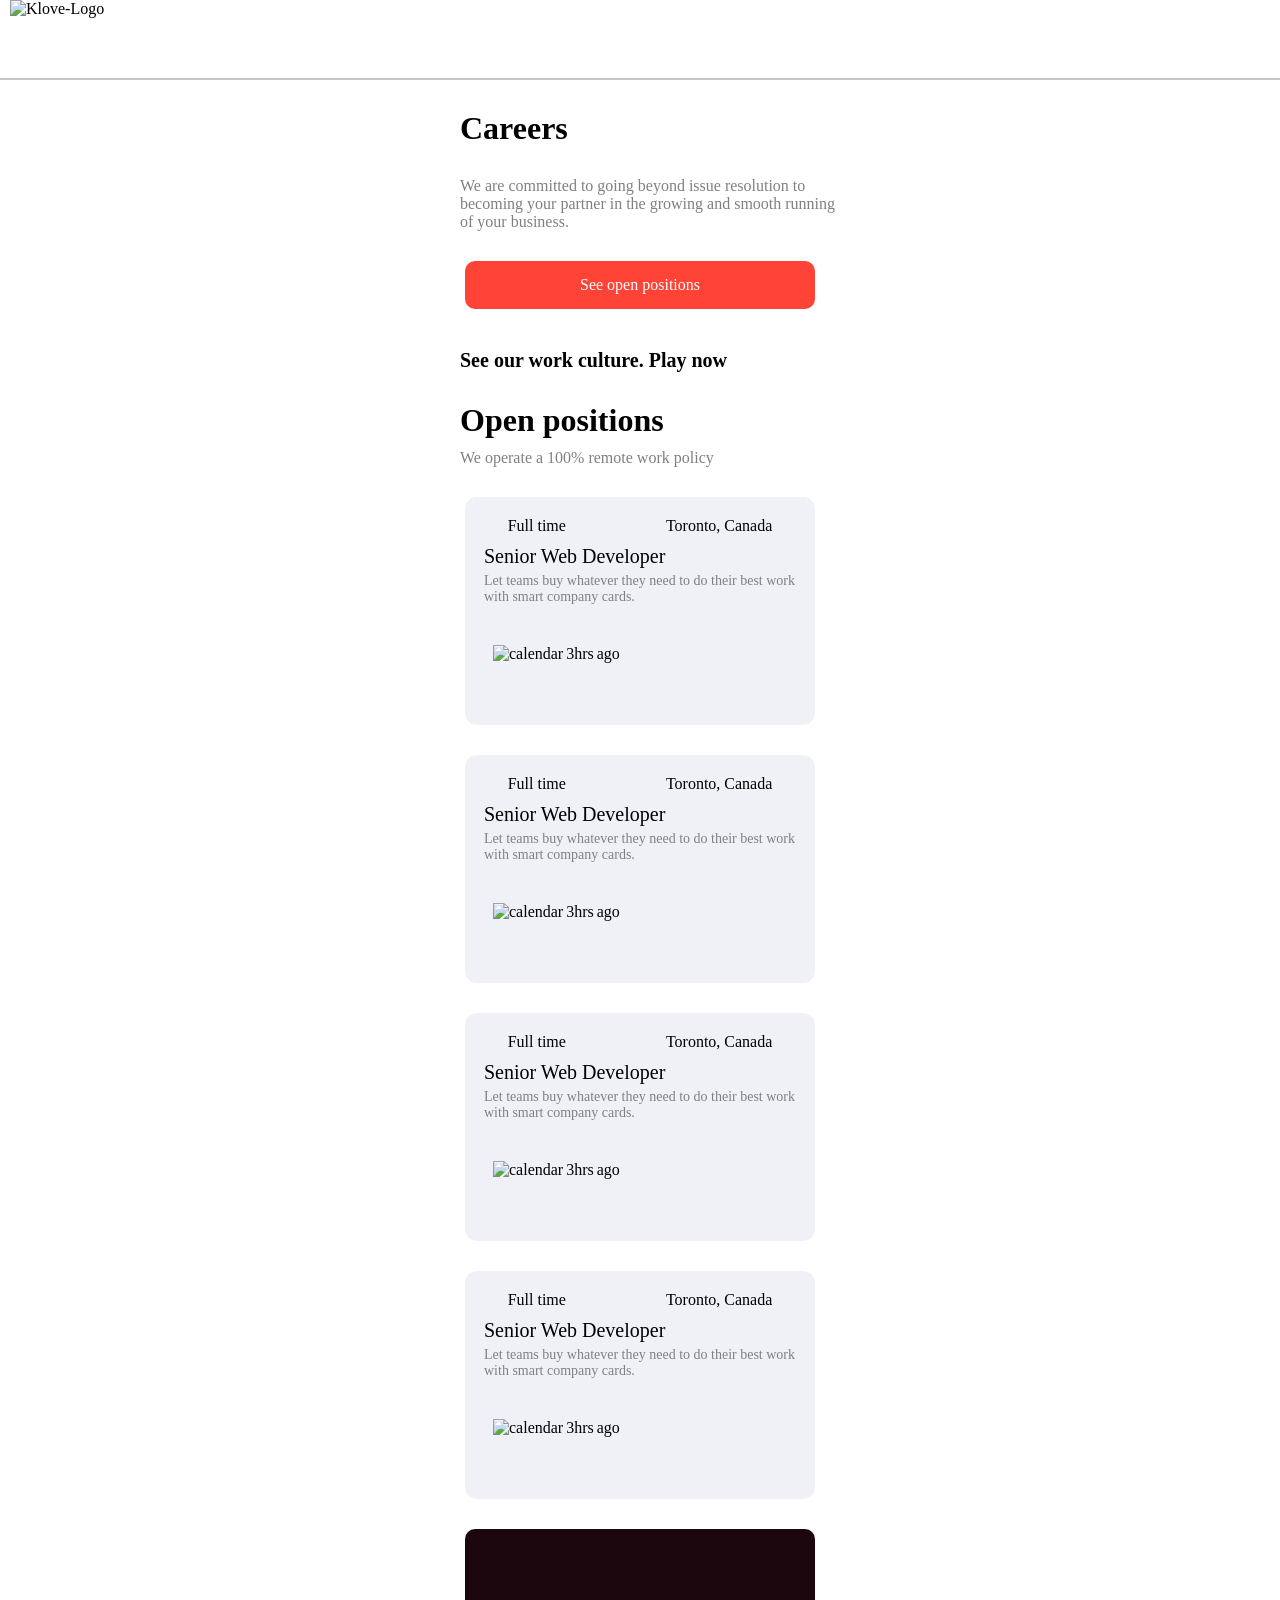
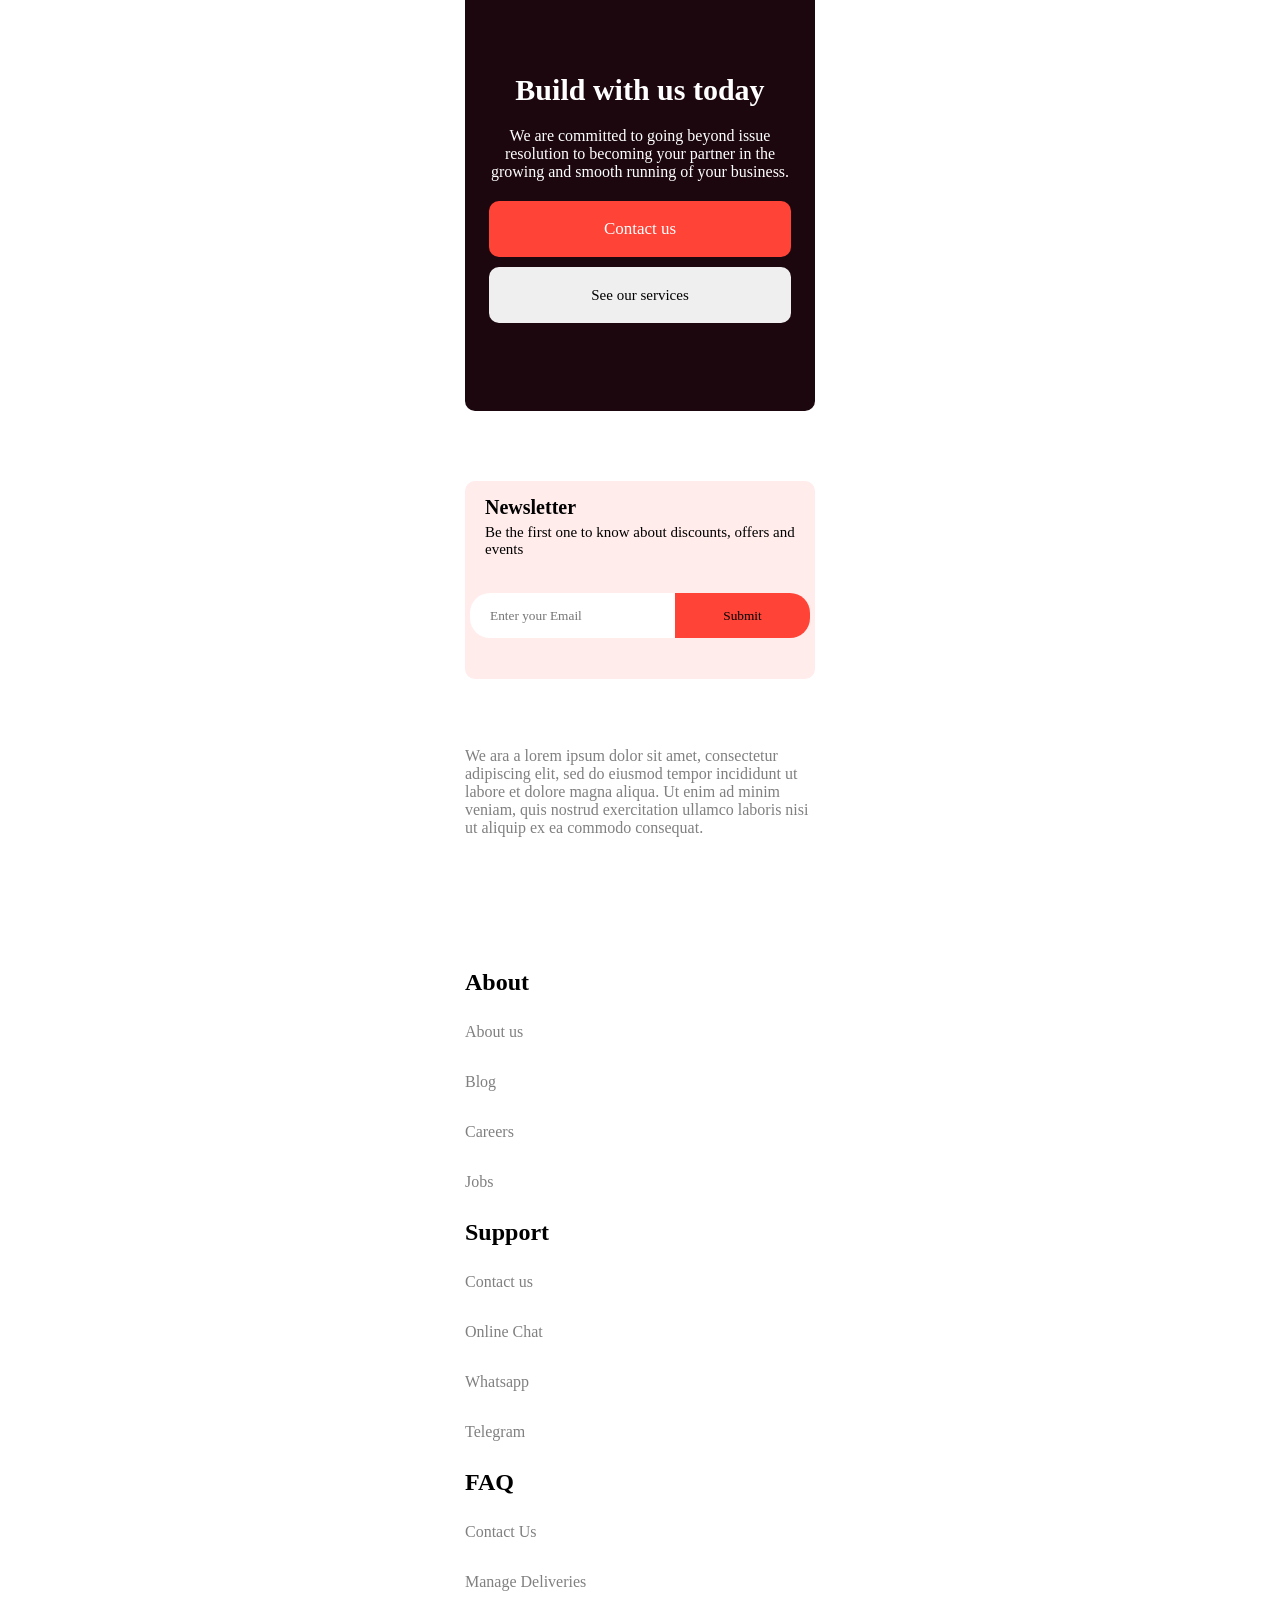
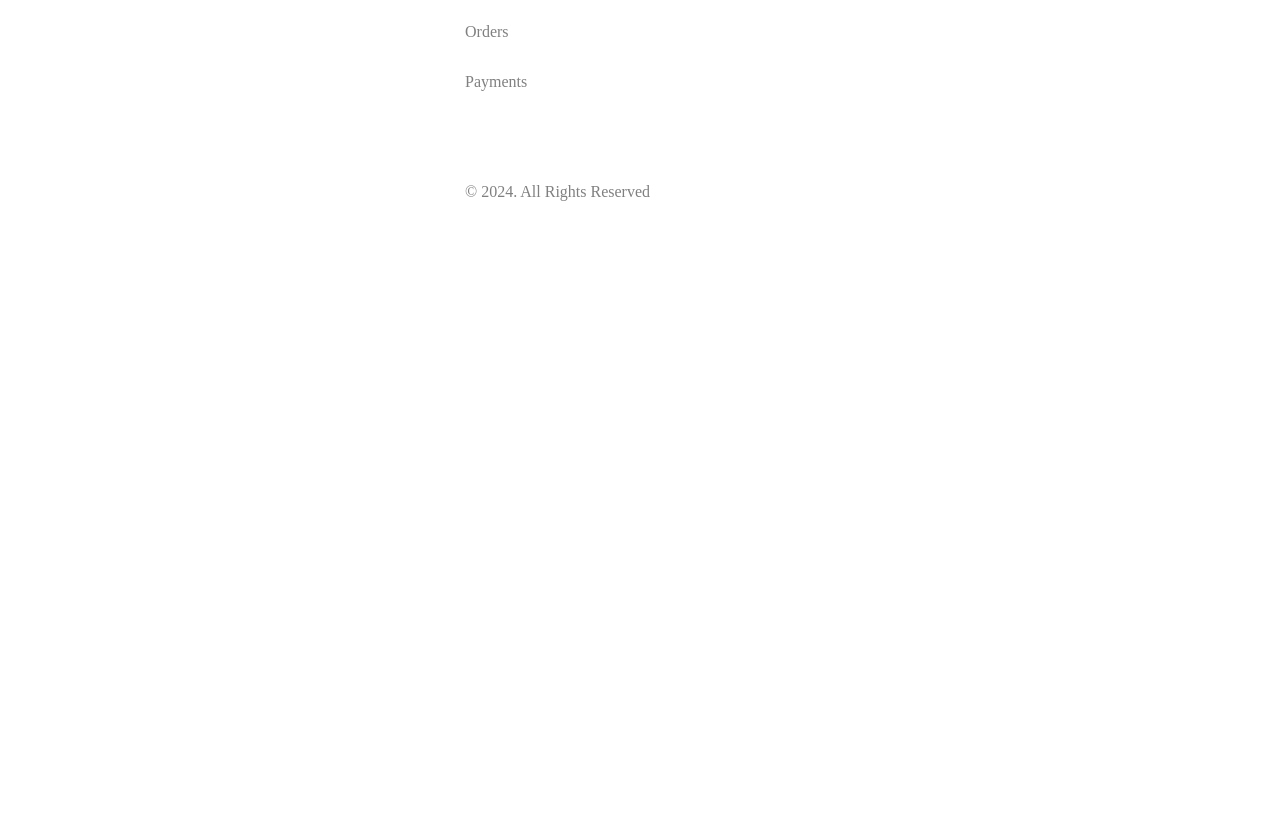
==== Careers/index.html @ 7d205923 "done with mobile screen" ====
<!doctype html>
<html lang="en">
  <head>
    <meta charset="UTF-8" />
    <meta name="viewport" content="width=device-width, initial-scale=1.0" />
    <link rel="stylesheet" href="index.css" />
    <title>Careers</title>
  </head>
  <body>
    <nav>
      <!-- <div class="images"> -->
      <img src="/Klova/images/Klova-logo.png" alt="Klove-Logo" />
      <!-- </div> -->

      <div></div>
    </nav>

    <div class="hero">
      <div class="careers"><h1>Careers</h1></div>

      <div class="p-sec">
        <p>
          We are committed to going beyond issue resolution to becoming your
          partner in the growing and smooth running of your business.
        </p>
      </div>

      <div class="position-div">
        <p>See open positions</p>
      </div>

      <div class="lady-image">
        <img src="/Klova/images/Hero-lady-picture.png" alt="" />
      </div>

      <div class="our-work">
        <p>See our work culture. Play now</p>
      </div>
    </div>

    <div class="hero2">
      <div class="open"><h1>Open positions</h1></div>
      <div class="operate"><p>We operate a 100% remote work policy</p></div>

      <div class="senior-dev">
        <div class="toronto">
          <div class="full-time">
            <p>Full time</p>
            <p>Toronto, Canada</p>
          </div>

          <div class="web"><p>Senior Web Developer</p></div>

          <div class="card">
            <p>
              Let teams buy whatever they need to do their best work with smart
              company cards.
            </p>
          </div>

          <div class="time">
            <div class="calendar">
              <img src="/Klova/images/calendar.png" alt="calendar" />
              <p>3hrs</p>
              <p>ago</p>
            </div>

            <div class="link">
              <img src="/Klova/images/link-img.png" alt="" />
            </div>
          </div>
        </div>
      </div>

      <div class="senior-dev">
        <div class="toronto">
          <div class="full-time">
            <p>Full time</p>
            <p>Toronto, Canada</p>
          </div>

          <div class="web"><p>Senior Web Developer</p></div>

          <div class="card">
            <p>
              Let teams buy whatever they need to do their best work with smart
              company cards.
            </p>
          </div>

          <div class="time">
            <div class="calendar">
              <img src="/Klova/images/calendar.png" alt="calendar" />
              <p>3hrs</p>
              <p>ago</p>
            </div>

            <div class="link">
              <img src="/Klova/images/link-img.png" alt="" />
            </div>
          </div>
        </div>
      </div>

      <div class="senior-dev">
        <div class="toronto">
          <div class="full-time">
            <p>Full time</p>
            <p>Toronto, Canada</p>
          </div>

          <div class="web"><p>Senior Web Developer</p></div>

          <div class="card">
            <p>
              Let teams buy whatever they need to do their best work with smart
              company cards.
            </p>
          </div>

          <div class="time">
            <div class="calendar">
              <img src="/Klova/images/calendar.png" alt="calendar" />
              <p>3hrs</p>
              <p>ago</p>
            </div>

            <div class="link">
              <img src="/Klova/images/link-img.png" alt="" />
            </div>
          </div>
        </div>
      </div>

      <div class="senior-dev">
        <div class="toronto">
          <div class="full-time">
            <p>Full time</p>
            <p>Toronto, Canada</p>
          </div>

          <div class="web"><p>Senior Web Developer</p></div>

          <div class="card">
            <p>
              Let teams buy whatever they need to do their best work with smart
              company cards.
            </p>
          </div>

          <div class="time">
            <div class="calendar">
              <img src="/Klova/images/calendar.png" alt="calendar" />
              <p>3hrs</p>
              <p>ago</p>
            </div>

            <div class="link">
              <a href=""><img src= "/Klova/images/link-img.png" alt="" />
            </div></a>
          </div>
        </div>
      </div>
    </div>


    <div class="hero3">
        <div class="build">
            <div class="klova-logo">
                <img src="/Klova/images/Logo-Klave.png" alt="">
            </div>

            <div class="today">
                <h1>Build with us today</h1>
            </div>

            <div class="commit1">
                <p>We are committed to going beyond issue resolution to becoming your partner in the growing and smooth running of your business.</p>
            </div>

           
            <button class="contact-us"><p>Contact us</p></button>
          

          
            <button class="services"><p>See our services</p></button>
            
            
        </div>
    </div>

    <div class="newsletter">
        <h1>Newsletter</h1>
        <p>Be the first one to know  about discounts, offers and events</p>

        <div class="action">
            <input type="text" placeholder="Enter your Email">
            <a href=""><button class="submit" type="submit">Submit</button></a>
        </div>
    </div>

    <div class="klova">
        <img src="/Klova/images/klova-logo2.png" alt="">

        <p>We ara a lorem ipsum dolor sit amet, consectetur adipiscing elit, sed do eiusmod tempor incididunt ut labore et dolore magna aliqua. Ut enim ad minim veniam, quis nostrud exercitation ullamco laboris nisi ut aliquip ex ea commodo consequat.</p>
    </div>

    <div class="about">
        <h2>About</h2>
        <p>About us</p>
        <p>Blog</p>
        <p>Careers</p>
        <p>Jobs</p>

        <h2>Support</h2>
        <p>Contact us</p>
        <p>Online Chat</p>
        <p>Whatsapp</p>
        <p>Telegram</p>

        <h2>FAQ</h2>
        <p>Contact Us</p>
        <p>Manage Deliveries</p>
        <p>Orders</p>
        <p>Payments</p>
    </div>

    <div class="icons">
        <img src="/Klova/images/icon.png" alt="">
        <p>© 2024. All Rights Reserved</p>
    </div>
  </body>
</html>
---- Careers/index.css ----
*{
    padding: 0;
    margin: 0;
    box-sizing: border-box;
    font-family: 'Poppins', 'sans-serif';
}

/* body{
    padding: 20px;
} */

nav{
    width: 100%;
    height: 80px;
    margin: auto;
    display: flex;
    border-bottom: 2px solid rgb(202, 198, 198);
    border-bottom-style: 2px  solid;
}

nav img{
    margin-left: 10px;
}

.hero{
    max-width: 400px;
    margin: auto;
}

.hero .careers{
    margin-top: 30px;
    margin-left: 20px;
}

.hero .p-sec{
    margin-top: 30px;
    margin-left: 20px;
    color: grey;
}

.position-div{
    width: 350px;
    height: 48px;
    background-color: #FF4337;
    border: none;
    margin: auto;
    display: flex;
    justify-content: center;
    align-items: center;
    color: white;
    border-radius: 10px;
    margin-top: 30px;
}

.hero img{
    display: block;
    margin: 0 auto;
    margin-top: 30px;
}

.hero .our-work{
    margin-top: 10px;
    margin-left: 20px;
    font-size: 20px;
    font-weight: 600;
}

.hero2{
    max-width: 400px;
    margin: auto;
}

.hero2 .open{
    margin-top: 30px;
    margin-left: 20px;
}

.hero2 .operate{
    margin-top: 10px;
    margin-left: 20px;
    color: grey;
}

.senior-dev{
    max-width: 400px;
    margin: auto;   
}

.toronto{
    width: 350px;
    height: 228px;
    background-color: #EFF1F7;
    margin: 0 auto;
    border-radius: 12px;
    margin-top: 30px;
}

.full-time{
    display: flex;
    gap: 100px;
    justify-content: center;
    padding-top: 20px;
}

.web{
    font-size: 20px;
    font-weight: 500;
    padding-top: 10px;
    padding-left: 19px;
}

.card{
   padding-left: 19px; 
   padding-top: 5px;
   font-size: 14px;
   color: grey;
}

.time{
    width: 294px;
    margin: auto;
    display: flex;
    justify-content: space-between;
    align-items: center;
    margin: auto;
    padding-top: 40px;
}

.calendar{
    display: flex;
    justify-content: center;
    align-items: center;
    gap: 3px;
}

.hero3{
    max-width: 400px;
    margin: auto;
}

.build{
    width: 350px;
    height: 482px;
    background-color: #1C070F;
    margin: 0 auto;
    margin-top: 30px;
    border-radius: 10px;
    color: white;
}

.build .klova-logo{
    width: 74px;
    height: 74px;
    margin: 0 auto;
    padding-top: 20px;
}

.today{
    width: 302px;
    font-size: 15px;
    margin: 0 auto;
    text-align: center;
    margin-top: 70px;
}

.commit1{
    width: 302px;
    margin: 0 auto;
    text-align: center;
    margin-top: 20px;
}

.contact-us{
    width: 302px;
    height: 56px;
    background-color: #FF4337;
    border: none;
    border-radius: 10px;
    display: block;
    margin: 0 auto;
    margin-top: 20px;
    color: white;
    font-size: 17px;
    cursor: pointer;
}

.services{
    width: 302px;
    height: 56px;
    border: none;
    border-radius: 10px;
    display: block;
    margin: 0 auto;
    margin-top: 10px;
    font-size: 15px;
    cursor: pointer;
}

.newsletter{
    width: 350px;
    height: 198px;
    background-color: #FFECEB;
    margin: 0 auto;
    margin-top: 70px;
    border-radius: 10px;
}

.newsletter h1{
    padding-top: 15px;
    margin-left: 20px;
    font-size: 20px;
}

.newsletter p{
    padding-top: 5px;
    margin-left: 20px;
    font-size: 15px;
}

.klova{
    width: 350px;
    height: 198px;
    color: grey;
    margin: 0 auto;
    margin-top: 40px;
    border-radius: 10px;
}

.klova p{
    padding-top: 10px;
}

.about{
    width: 350px;
    height: 198px;
    margin: 0 auto;
    margin-top: 40px;
    border-radius: 10px;
    line-height: 50px;
}

.about p{
    color: grey;
}

.icons{
    width: 350px;
    height: 198px;
    margin: 0 auto;
    margin-top: 580px;
    margin-bottom: 500px;
}


.icons p{
    margin-top: 30px;
    color: grey;
}

input{
    width: 25vh;
    height: 5vh;
    border: none;
    outline: none;
    border-top-left-radius: 20px;
    border-bottom-left-radius: 20px;
    /* max-width: 50vh;
    max-height: 10vh; */
}



.submit{
    width: 15vh;
    height: 5vh;
    border: none;
    background-color: #FF4337;
    border-bottom-right-radius: 20px;
    border-top-right-radius: 20px;
    /* position: absolute;
    color: white; */
   
}

.action{
    margin-top: 30px;
    padding: 5px;
    display: flex;
}

input:focus{
    padding: 5px;
}

input::placeholder{
    padding: 20px;
}

.a-container{
    display: flex;
    gap: 20px;
}

.a-container a{
    text-decoration: none;
    color: aqua;
}
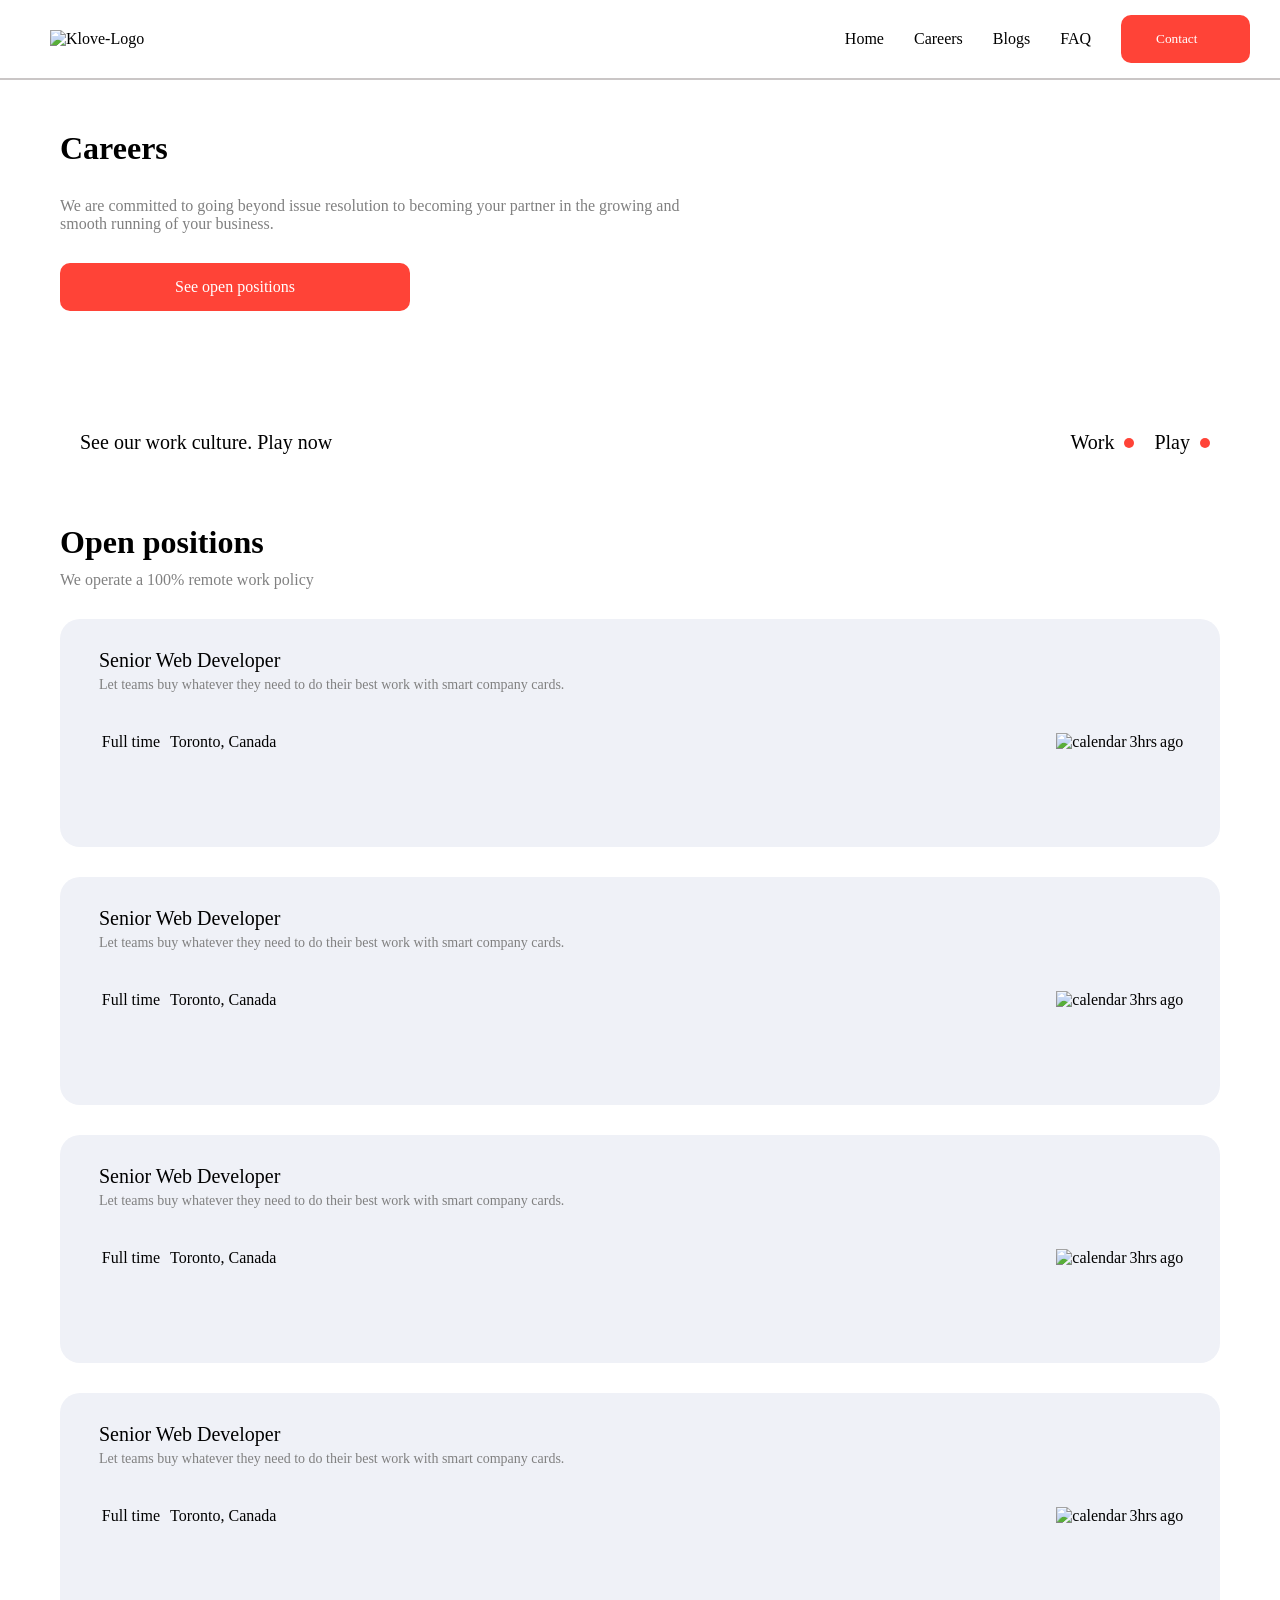
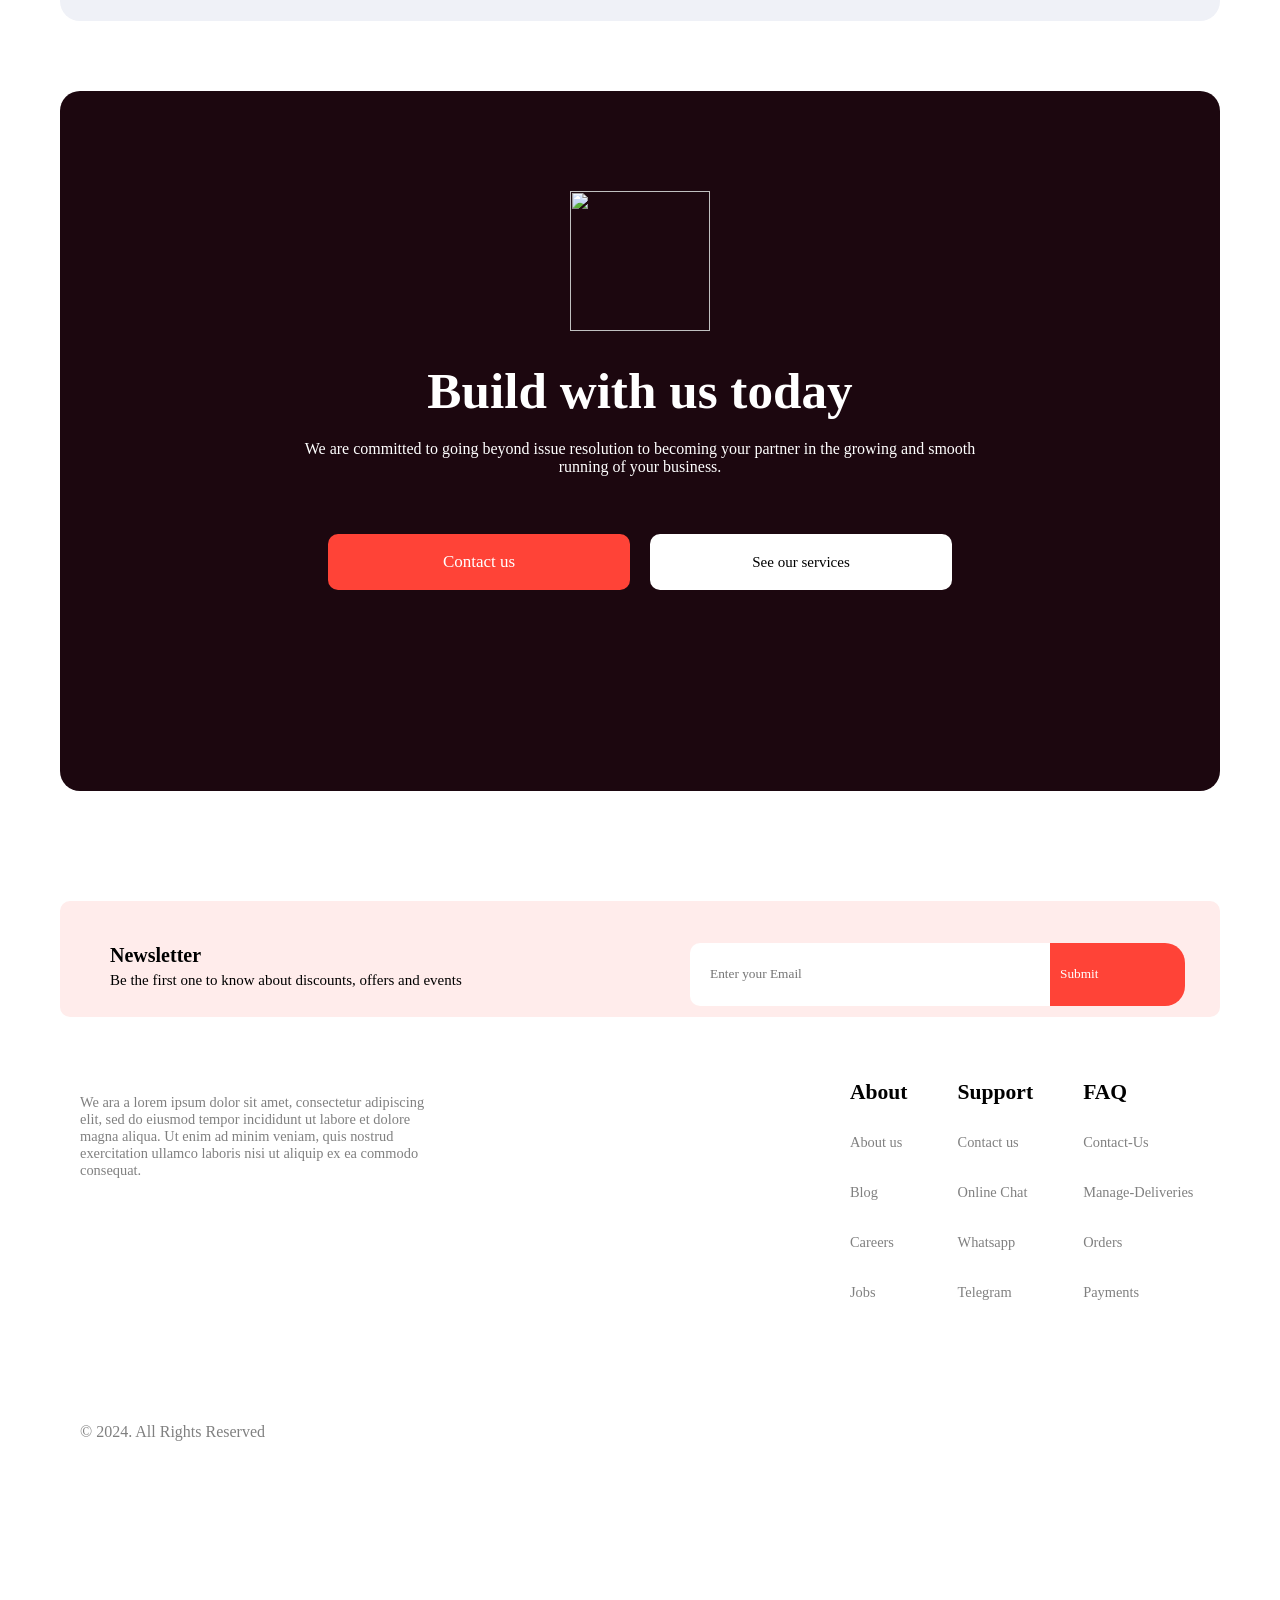
==== commit 49b0c5a3: "Finished Working" ====
--- a/Careers/index.html
+++ b/Careers/index.html
@@ -12,8 +12,18 @@
       <img src="/Klova/images/Klova-logo.png" alt="Klove-Logo" />
       <!-- </div> -->
 
-      <div></div>
+      <div class="blog">
+        <ul>
+          <li>Home</li>
+          <li>Careers</li>
+          <li>Blogs</li>
+          <li>FAQ</li>
+          <button><img src="/Klova/images/flash.png" alt=""><p>Contact</p></button>
+        </ul>
+        
+      </div>
     </nav>
+    
 
     <div class="hero">
       <div class="careers"><h1>Careers</h1></div>
@@ -35,6 +45,10 @@
 
       <div class="our-work">
         <p>See our work culture. Play now</p>
+        <div class="play">
+          <p>Work <div class="dot"></div></p>
+          <p>Play <div class="dot"></div></p>
+        </div>
       </div>
     </div>
 
@@ -42,6 +56,44 @@
       <div class="open"><h1>Open positions</h1></div>
       <div class="operate"><p>We operate a 100% remote work policy</p></div>
 
+      <div class="senior-dev"> 
+        <div class="toronto">
+          <div class="full-time">
+            <p>Full time</p>
+            <p>Toronto, Canada</p>
+          </div>
+
+          <div class="web"><p>Senior Web Developer</p></div>
+
+          <div class="card">
+            <p>
+              Let teams buy whatever they need to do their best work with smart
+              company cards.
+            </p>
+          </div>
+
+          <div class="time">
+
+            <div class="flag">
+              <img src="/Klova/images/box.png" alt="">
+              <p>Full time</p>
+              <img src="/Klova/images/map.png" alt="">
+              <p>Toronto, Canada</p>
+            </div>
+
+            <div class="calendar">
+              <img src="/Klova/images/calendar.png" alt="calendar" />
+              <p>3hrs</p>
+              <p>ago</p>
+            </div>
+
+            <div class="link">
+              <img src="/Klova/images/link-img.png" alt="" />
+            </div>
+          </div>
+        </div>
+      </div>
+
       <div class="senior-dev">
         <div class="toronto">
           <div class="full-time">
@@ -59,6 +111,13 @@
           </div>
 
           <div class="time">
+
+            <div class="flag">
+              <img src="/Klova/images/box.png" alt="">
+              <p>Full time</p>
+              <img src="/Klova/images/map.png" alt="">
+              <p>Toronto, Canada</p>
+            </div>
             <div class="calendar">
               <img src="/Klova/images/calendar.png" alt="calendar" />
               <p>3hrs</p>
@@ -89,6 +148,13 @@
           </div>
 
           <div class="time">
+
+            <div class="flag">
+              <img src="/Klova/images/box.png" alt="">
+              <p>Full time</p>
+              <img src="/Klova/images/map.png" alt="">
+              <p>Toronto, Canada</p>
+            </div>
             <div class="calendar">
               <img src="/Klova/images/calendar.png" alt="calendar" />
               <p>3hrs</p>
@@ -119,36 +185,13 @@
           </div>
 
           <div class="time">
-            <div class="calendar">
-              <img src="/Klova/images/calendar.png" alt="calendar" />
-              <p>3hrs</p>
-              <p>ago</p>
-            </div>
-
-            <div class="link">
-              <img src="/Klova/images/link-img.png" alt="" />
-            </div>
-          </div>
-        </div>
-      </div>
-
-      <div class="senior-dev">
-        <div class="toronto">
-          <div class="full-time">
-            <p>Full time</p>
-            <p>Toronto, Canada</p>
-          </div>
-
-          <div class="web"><p>Senior Web Developer</p></div>
-
-          <div class="card">
-            <p>
-              Let teams buy whatever they need to do their best work with smart
-              company cards.
-            </p>
-          </div>
-
-          <div class="time">
+
+            <div class="flag">
+              <img src="/Klova/images/box.png" alt="">
+              <p>Full time</p>
+              <img src="/Klova/images/map.png" alt="">
+              <p>Toronto, Canada</p>
+            </div>
             <div class="calendar">
               <img src="/Klova/images/calendar.png" alt="calendar" />
               <p>3hrs</p>
@@ -178,52 +221,75 @@
                 <p>We are committed to going beyond issue resolution to becoming your partner in the growing and smooth running of your business.</p>
             </div>
 
-           
+           <div class="our-service">
             <button class="contact-us"><p>Contact us</p></button>
-          
-
-          
             <button class="services"><p>See our services</p></button>
+           </div>
             
             
-        </div>
-    </div>
-
-    <div class="newsletter">
-        <h1>Newsletter</h1>
-        <p>Be the first one to know  about discounts, offers and events</p>
-
+            
+        </div>
+    </div>
+
+    <div class="hero-4">
+      <div class="newsletter">
+        <div class="discount">
+          <h1>Newsletter</h1>
+          <p>Be the first one to know  about discounts, offers and events</p>
+        </div>
+        
         <div class="action">
             <input type="text" placeholder="Enter your Email">
             <a href=""><button class="submit" type="submit">Submit</button></a>
         </div>
-    </div>
-
-    <div class="klova">
+    
+    </div>
+
+
+
+    <div class="logoss">
+
+       <div class="klova">
         <img src="/Klova/images/klova-logo2.png" alt="">
 
         <p>We ara a lorem ipsum dolor sit amet, consectetur adipiscing elit, sed do eiusmod tempor incididunt ut labore et dolore magna aliqua. Ut enim ad minim veniam, quis nostrud exercitation ullamco laboris nisi ut aliquip ex ea commodo consequat.</p>
-    </div>
-
-    <div class="about">
-        <h2>About</h2>
-        <p>About us</p>
-        <p>Blog</p>
-        <p>Careers</p>
-        <p>Jobs</p>
-
-        <h2>Support</h2>
-        <p>Contact us</p>
-        <p>Online Chat</p>
-        <p>Whatsapp</p>
-        <p>Telegram</p>
-
-        <h2>FAQ</h2>
-        <p>Contact Us</p>
-        <p>Manage Deliveries</p>
-        <p>Orders</p>
-        <p>Payments</p>
-    </div>
+      </div>
+
+      <div class="about">
+
+        <div class="jobs">
+          <h2>About</h2>
+          <p>About us</p>
+          <p>Blog</p>
+          <p>Careers</p>
+          <p>Jobs</p>
+        </div>
+
+        <div class="suporrts">
+          <h2>Support</h2>
+          <p>Contact us</p>
+          <p>Online Chat</p>
+          <p>Whatsapp</p>
+          <p>Telegram</p>
+        </div>
+
+        <div class="paymentss">
+          <h2>FAQ</h2>
+          <p>Contact-Us</p>
+          <p>Manage-Deliveries</p>
+          <p>Orders</p>
+          <p>Payments</p>
+        </div>
+        
+
+        
+      </div>
+    </div>
+
+
+   
+
+    
 
     <div class="icons">
         <img src="/Klova/images/icon.png" alt="">
--- a/Careers/index.css
+++ b/Careers/index.css
@@ -5,9 +5,9 @@
     font-family: 'Poppins', 'sans-serif';
 }
 
-/* body{
-    padding: 20px;
-} */
+ul{
+    display: none;
+}
 
 nav{
     width: 100%;
@@ -61,8 +61,11 @@
 .hero .our-work{
     margin-top: 10px;
     margin-left: 20px;
-    font-size: 20px;
-    font-weight: 600;
+    font-size: 20px; 
+}
+
+.play{
+    display: none;
 }
 
 .hero2{
@@ -134,8 +137,8 @@
 }
 
 .hero3{
-    max-width: 400px;
-    margin: auto;
+    margin: auto;
+    padding: 20px;
 }
 
 .build{
@@ -148,11 +151,16 @@
     color: white;
 }
 
-.build .klova-logo{
+.klova-logo{
+    display: flex;
+    justify-content: center;
+}
+
+
+.build img{
     width: 74px;
     height: 74px;
-    margin: 0 auto;
-    padding-top: 20px;
+    margin-top: 20px;
 }
 
 .today{
@@ -160,7 +168,7 @@
     font-size: 15px;
     margin: 0 auto;
     text-align: center;
-    margin-top: 70px;
+    margin-top: 30px;
 }
 
 .commit1{
@@ -169,15 +177,16 @@
     text-align: center;
     margin-top: 20px;
 }
+
 
 .contact-us{
     width: 302px;
     height: 56px;
     background-color: #FF4337;
     border: none;
-    border-radius: 10px;
     display: block;
-    margin: 0 auto;
+    margin: auto;
+    border-radius: 10px;
     margin-top: 20px;
     color: white;
     font-size: 17px;
@@ -188,9 +197,9 @@
     width: 302px;
     height: 56px;
     border: none;
-    border-radius: 10px;
     display: block;
-    margin: 0 auto;
+    margin: auto;
+    border-radius: 10px;
     margin-top: 10px;
     font-size: 15px;
     cursor: pointer;
@@ -271,15 +280,22 @@
 
 
 .submit{
-    width: 15vh;
+    width: 12vh;
     height: 5vh;
     border: none;
     background-color: #FF4337;
     border-bottom-right-radius: 20px;
     border-top-right-radius: 20px;
-    /* position: absolute;
-    color: white; */
-   
+    /* position: absolute; */
+    color: white;
+   display: flex;
+   align-items: center;
+   /* justify-self: center; */
+   /* align-items: center; */
+}
+
+a{
+    text-decoration: none;
 }
 
 .action{
@@ -306,3 +322,368 @@
     color: aqua;
 }
 
+.flag{
+    display: none;
+}
+
+@media (min-width: 700px) {
+    nav{
+        display: flex;
+        align-items: center;
+        justify-content: space-between;
+        padding: 30px;
+        width: 100%;
+    }
+
+    nav img{
+        padding-left: 10px;
+    }
+
+
+    ul{
+        display: flex;
+        align-items: center;
+        justify-content: center;
+        list-style-type: none;
+        gap: 30px;
+    }
+
+    button{
+        border: none;
+        background-color: #FF4337;
+        color: white;
+        width: 129px;
+        height: 48px;
+        padding: 10px;
+        display: flex;
+        gap: 5px;
+        justify-items: center;
+        align-items: center;
+        border-radius: 10px;
+    }
+    
+    .hero{
+        /* margin-left: 50px; */
+        max-width: 1200px;
+        padding: 20px;
+    }
+
+    .hero .careers{
+    margin-top: 30px;
+    margin-left: 0;
+    }
+    .p-sec{
+        width: 633px;
+    }
+
+    .position-div{
+        margin: 0;
+        margin-top: 30px;
+    }
+
+    .hero img {
+        width: 100%;
+        /* height: 540px; */
+        margin: 0;
+        margin-top: 70px;
+        padding: 20px;
+    }
+
+    .our-work{
+        display: flex;
+        justify-content: space-between;
+    }
+
+    .play{
+        display: flex;
+        align-items: center;
+        gap: 10px;
+    }
+
+    .dot{
+        width: 10px;
+        height: 10px;
+        border-radius: 20px;
+        background-color: #FF4337;
+    }
+
+    .hero .p-sec{
+        margin-top: 30px;
+        margin-left: 0;
+        color: grey;
+    }
+
+    .hero2{
+        max-width: 1200px;
+        padding: 20px;
+    }
+    
+    .hero2 .open{
+    margin-top: 30px;
+    margin-left: 0;
+    }
+
+    .hero2 .operate{
+    margin-top: 10px;
+    margin-left: 0;
+    color: grey;
+    }
+
+    .senior-dev{
+    max-width: 100%;
+    margin: auto;   
+    }
+
+.toronto{
+    width: 100%;
+    /* height: 228px; */
+    background-color: #EFF1F7;
+    margin: 0 ;
+    border-radius: 20px;
+    margin-top: 30px;
+    padding: 20px;
+    }
+
+    .full-time{
+    display: flex;
+    justify-content: space-between;
+    padding: 20px;
+    padding-top: 20px;
+    display: none;
+    }
+
+    
+
+.web{
+    font-size: 20px;
+    font-weight: 500;
+    padding-top: 10px;
+    padding-left: 19px;
+    }
+
+.card{
+   width: 530px;
+   padding-left: 19px; 
+   padding-top: 5px;
+   font-size: 14px;
+   color: grey;
+    }
+
+.time{
+    width: 97%;
+    /* width: 900px; */
+    display: flex;
+    /* justify-content: space-between;
+    align-items: center; */
+    /* padding-top: 40px; */
+    }
+
+    .flag{
+        display: flex;
+        gap: 5px;
+    }
+
+    .calendar{
+    display: flex;
+    justify-content: center;
+    align-items: center;
+    gap: 3px;
+    }
+
+    .link{
+        display: none;
+    }
+
+    .hero3{
+    max-width: 1200px;
+    margin: auto;
+    padding: 20px;
+    }
+
+    .build{
+    width: 100%;
+    height: 700px;
+    background-color: #1C070F;
+    margin: 0;
+    margin-top: 30px;
+    border-radius: 20px;
+    color: white;
+    }
+
+
+    .klova-logo{
+    display: flex;
+    justify-content: center;
+    }
+
+    .build img{
+    margin: 0;
+    width: 140px;
+    height: 140px;
+    margin-top: 100px;
+    }
+
+
+    .today{
+    width: 672px;
+    font-size: 1.6rem;
+    }
+
+    .commit1{
+    width: 75vh;
+    height: 64px;
+    font-size: 1rem;
+    margin: 0 auto;
+    text-align: center;
+    margin-top: 20px;
+    }
+
+    .our-service{
+    display: flex;
+    justify-content: center;
+    align-items: center;
+    gap: 20px;
+    margin-top: 30px;
+    }
+
+    .contact-us{
+    width: 302px;
+    height: 56px;
+    background-color: #FF4337;
+    border: none;
+    border-radius: 10px;
+    margin: 0;
+    margin-top: 0;
+    color: white;
+    font-size: 17px;
+    cursor: pointer;
+    }
+
+    .services{
+    width: 302px;
+    height: 56px;
+    border: none;
+    border-radius: 10px;
+    display: block;
+    margin: 0;
+    margin-top: 0;
+    font-size: 15px;
+    cursor: pointer;
+    background-color: white;
+    color: black;
+    }
+
+    .hero-4{
+        max-width: 1200px;
+        margin: auto;
+        padding: 20px;
+    }
+
+    .newsletter{
+    width: 100%;
+    height: 116px;
+    background-color: #FFECEB;
+    margin: 0 ;
+    margin-top: 70px;
+    border-radius: 10px;
+    display: flex;
+    align-items: center;
+    justify-content: space-between;
+    padding: 30px;
+    }
+
+    .newsletter h1{
+    padding-top: 15px;
+    margin-left: 20px;
+    font-size: 20px;
+    }
+
+    .newsletter p{
+    padding-top: 5px;
+    margin-left: 20px;
+    font-size: 15px;
+    }
+
+    a{
+        text-decoration: none;
+    }
+
+     input{
+        width: 40vh;
+        height: 7vh;
+        border: none;
+        outline: none;
+        border-top-left-radius: 10px;
+        border-bottom-left-radius: 10px;
+        /* max-width: 50vh;
+        max-height: 10vh; */
+    }
+
+
+
+    .submit{
+        width: 15vh;
+        height: 7vh;
+        border: none;
+        background-color: #FF4337;
+        border-bottom-right-radius: 20px;
+        border-top-right-radius: 20px;
+        border-bottom-left-radius: 0;
+        border-top-left-radius: 0;
+
+        /* position: absolute; */
+        color: white;
+    
+    }
+
+    .action{
+        margin-top: 30px;
+        padding: 5px;
+        display: flex;
+    }
+
+    input:focus{
+        padding: 5px;
+    }
+
+    input::placeholder{
+        padding: 20px;
+    }
+
+    .klova{
+        margin: 0;
+    }
+
+    .logoss{
+        display: flex;
+        justify-content: space-between;
+        width: 100%;
+        margin: 0;
+        padding: 20px;
+        margin-top: 30px;
+        font-size: 1.6vh;
+        color: black;
+    }
+
+    .about{
+        display: flex;
+        gap: 50px;
+        margin: 0;
+    }
+
+    .icons{
+    width: 100%;
+    height: 198px;
+    margin: 0 ;
+    margin-top: 100px;
+    margin-bottom: 500px;
+    padding: 20px;
+    }
+
+
+    .icons p{
+        margin-top: 0;
+        color: grey;
+    }
+
+}
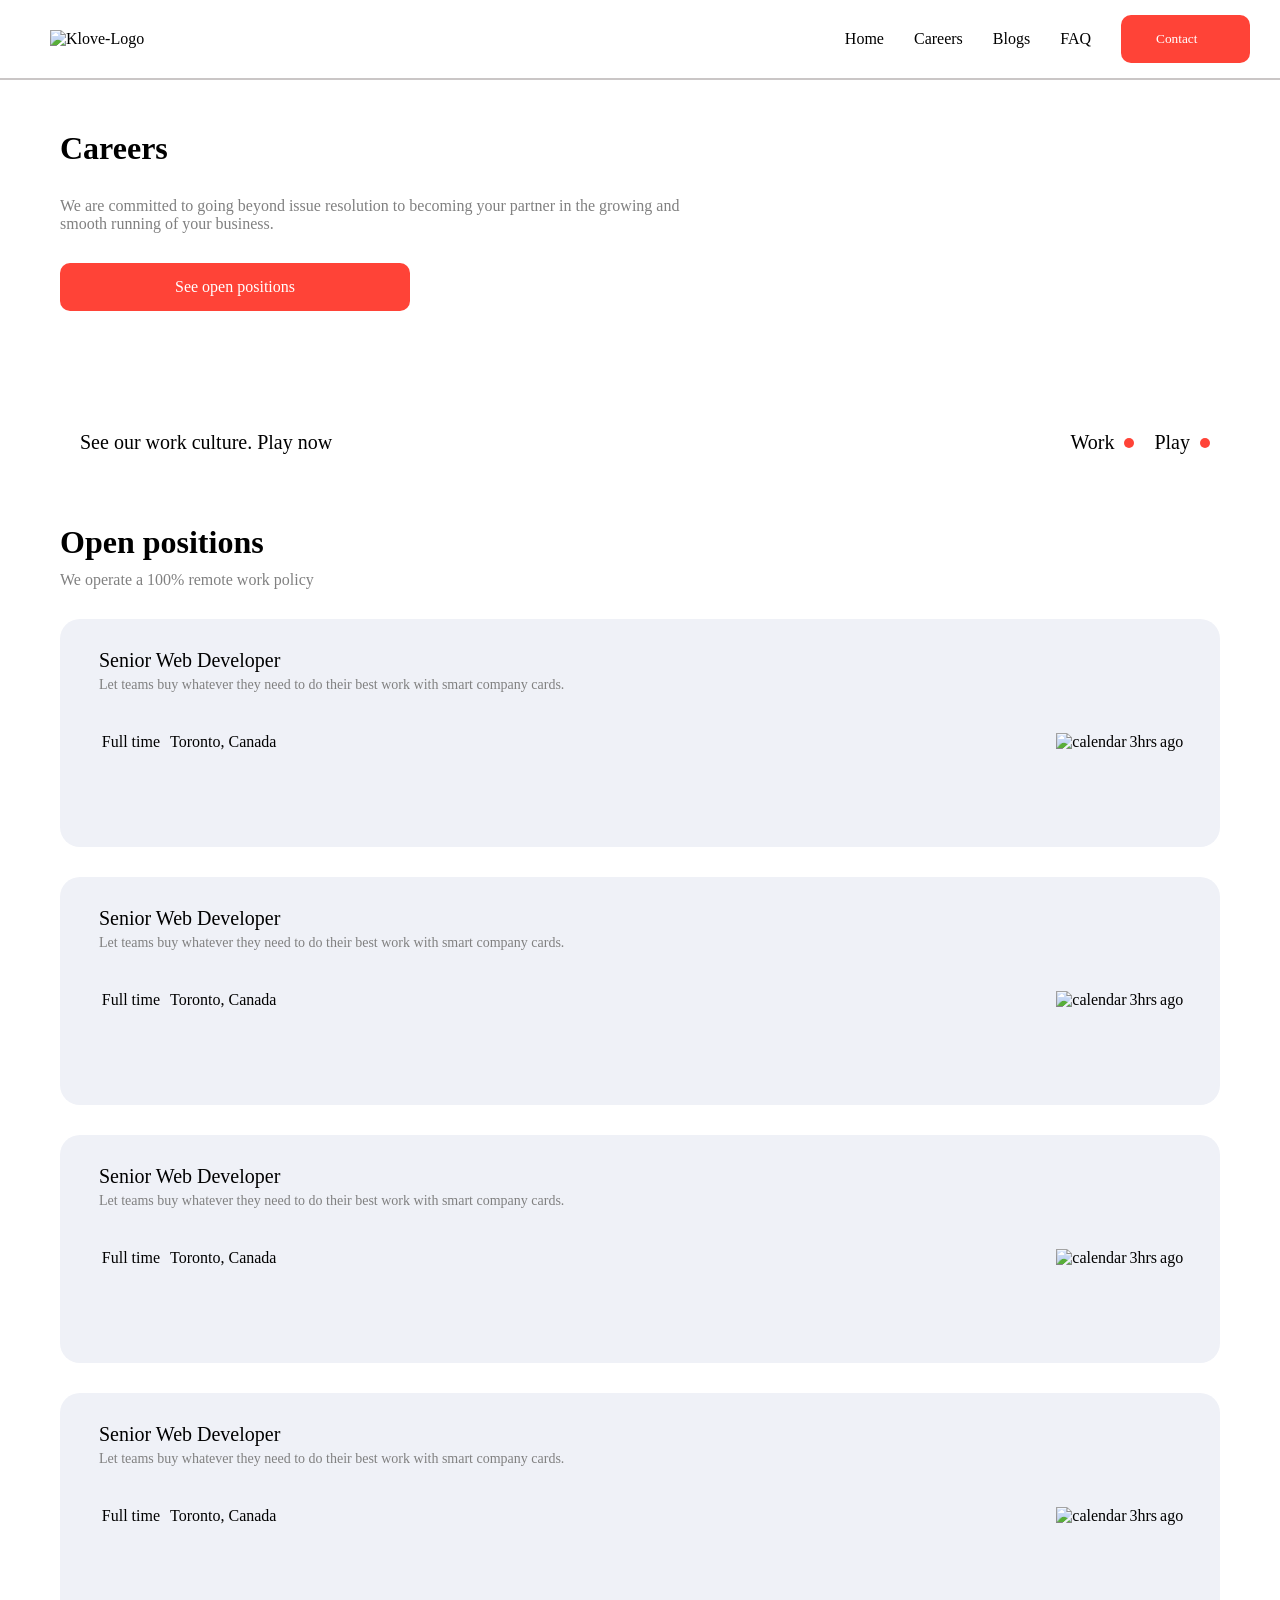
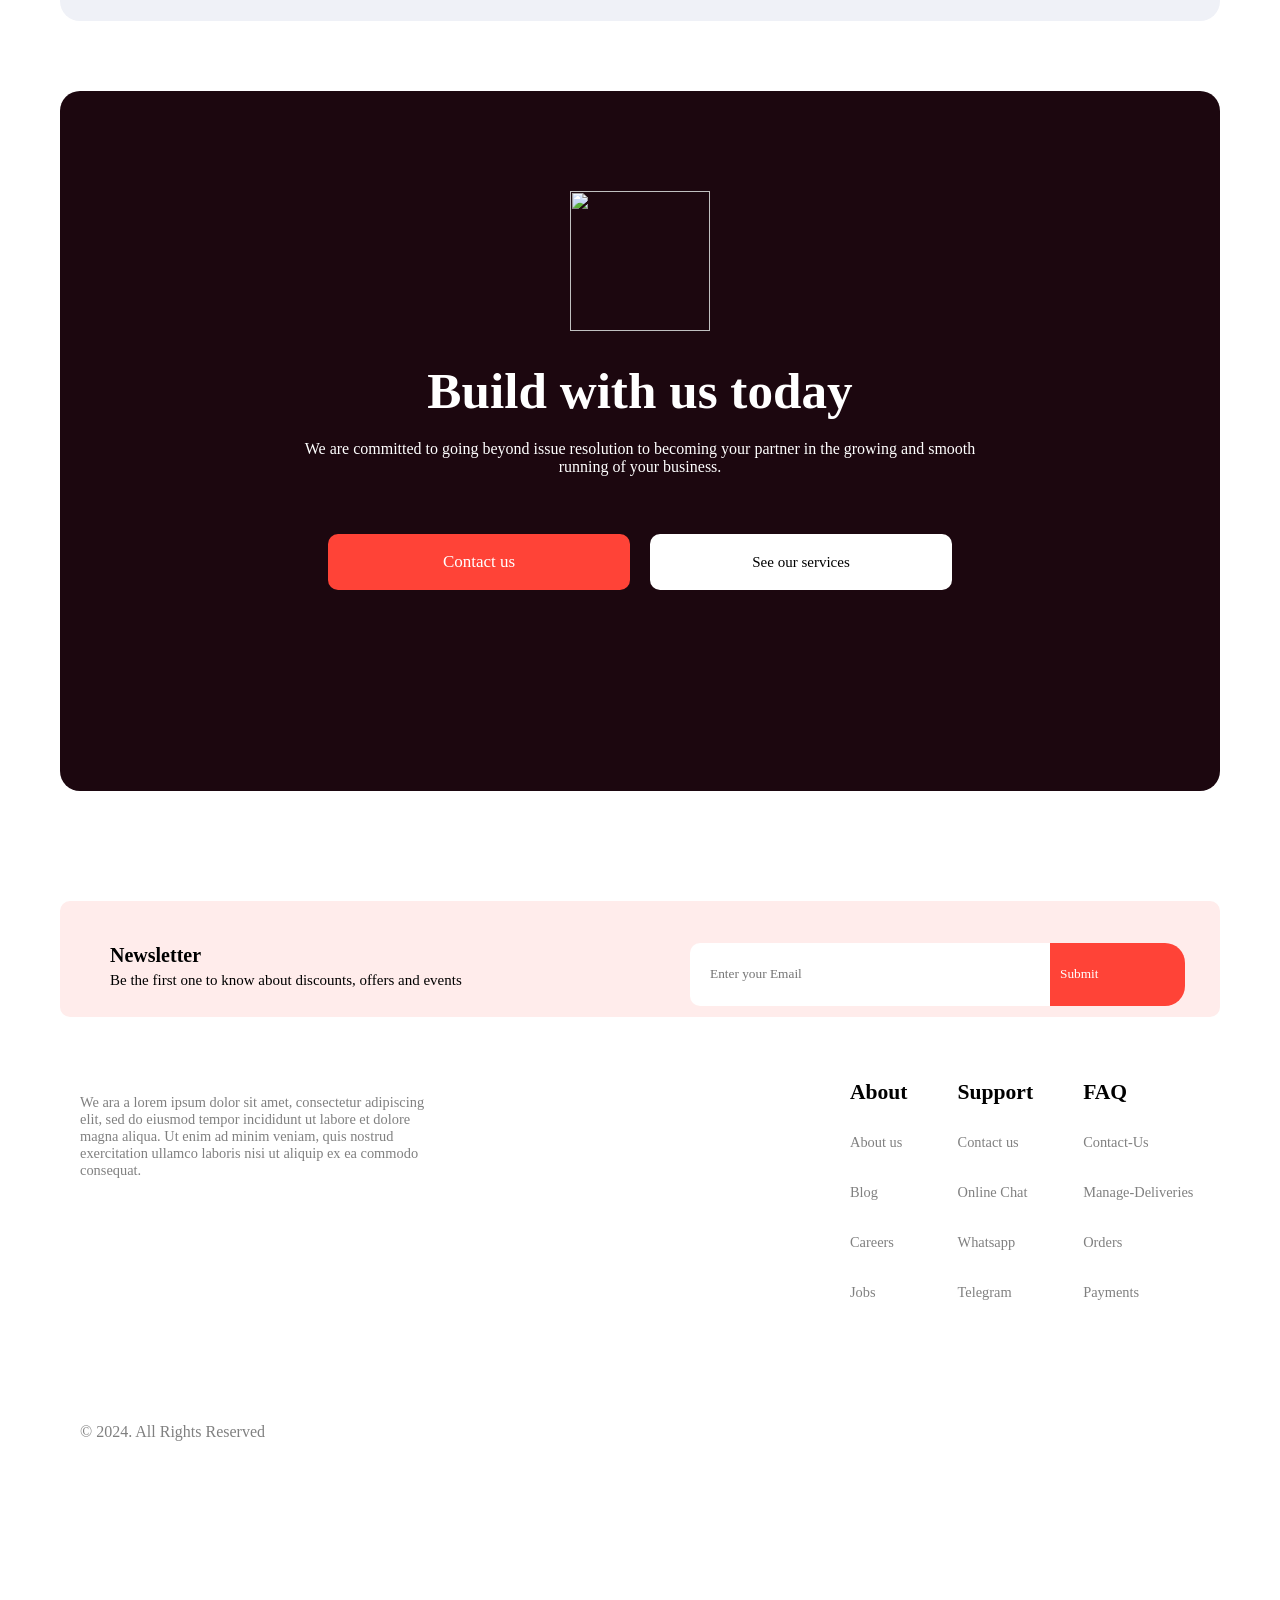
==== commit 81fa9a89: "Finished my feature-Careers" ====
--- a/Careers/index.html
+++ b/Careers/index.html
@@ -20,7 +20,6 @@
           <li>FAQ</li>
           <button><img src="/Klova/images/flash.png" alt=""><p>Contact</p></button>
         </ul>
-        
       </div>
     </nav>
     
@@ -287,10 +286,6 @@
     </div>
 
 
-   
-
-    
-
     <div class="icons">
         <img src="/Klova/images/icon.png" alt="">
         <p>© 2024. All Rights Reserved</p>
--- a/Careers/index.css
+++ b/Careers/index.css
@@ -257,7 +257,7 @@
     height: 198px;
     margin: 0 auto;
     margin-top: 580px;
-    margin-bottom: 500px;
+    margin-bottom: 20px;
 }
 
 
@@ -676,7 +676,7 @@
     height: 198px;
     margin: 0 ;
     margin-top: 100px;
-    margin-bottom: 500px;
+    margin-bottom: 20px;
     padding: 20px;
     }
 
